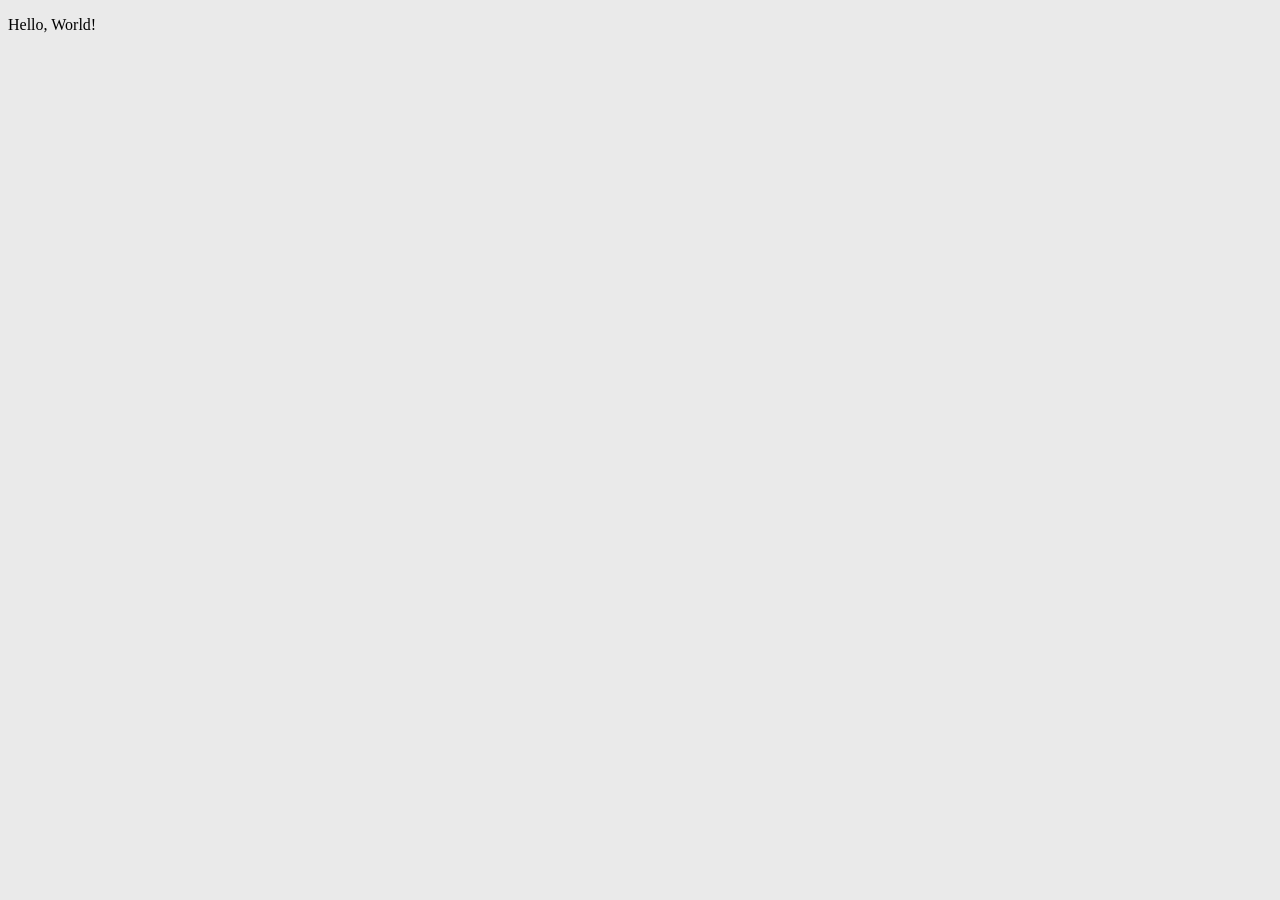
==== index.html @ 938f960b "first commit" ====
<!DOCTYPE html>
<html lang="en">
<head>
    <meta charset="UTF-8">
    <meta name="viewport" content="width=device-width, initial-scale=1.0">
    <title>Website</title>
    <link rel="stylesheet" href="/style.css">
</head>

<body>

    <p>
        Hello, World!
    </p>

</body>

</html>
---- style.css ----
body {
    background-color: rgb(234, 234, 234);
}
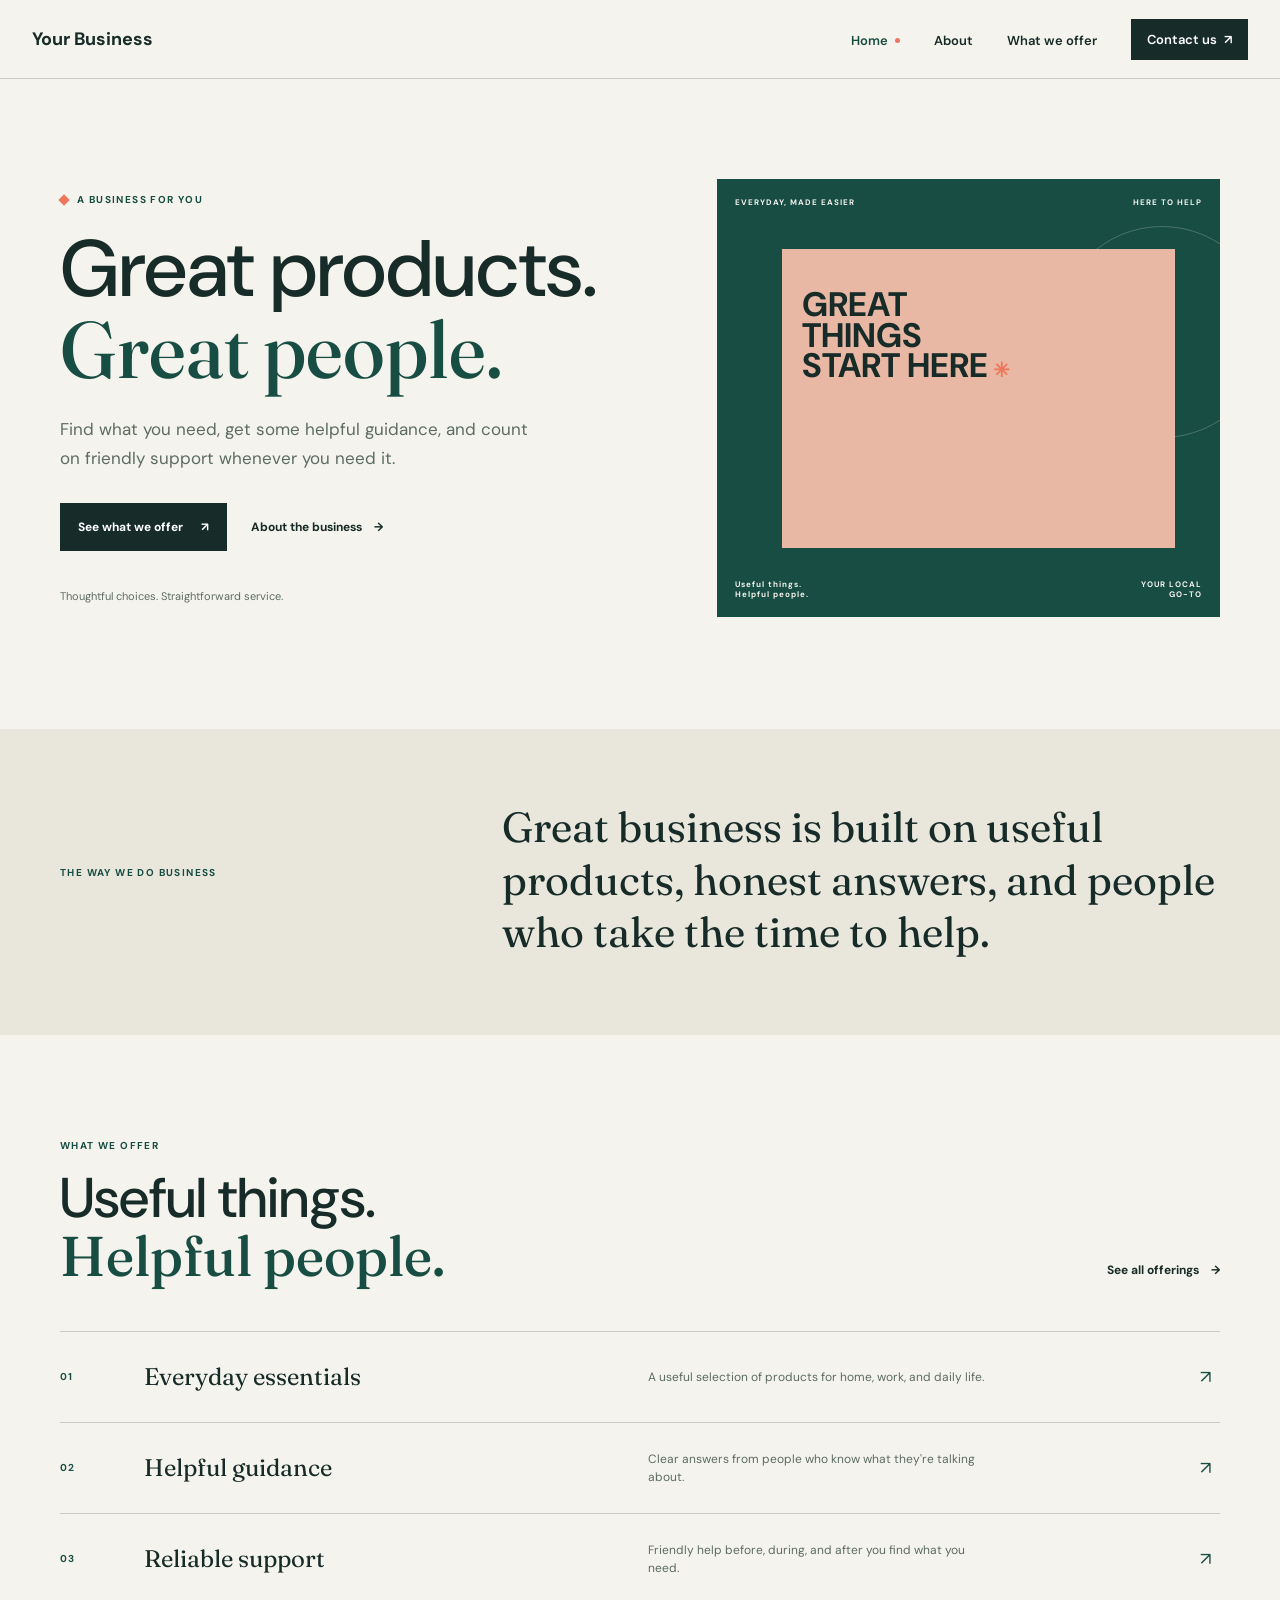
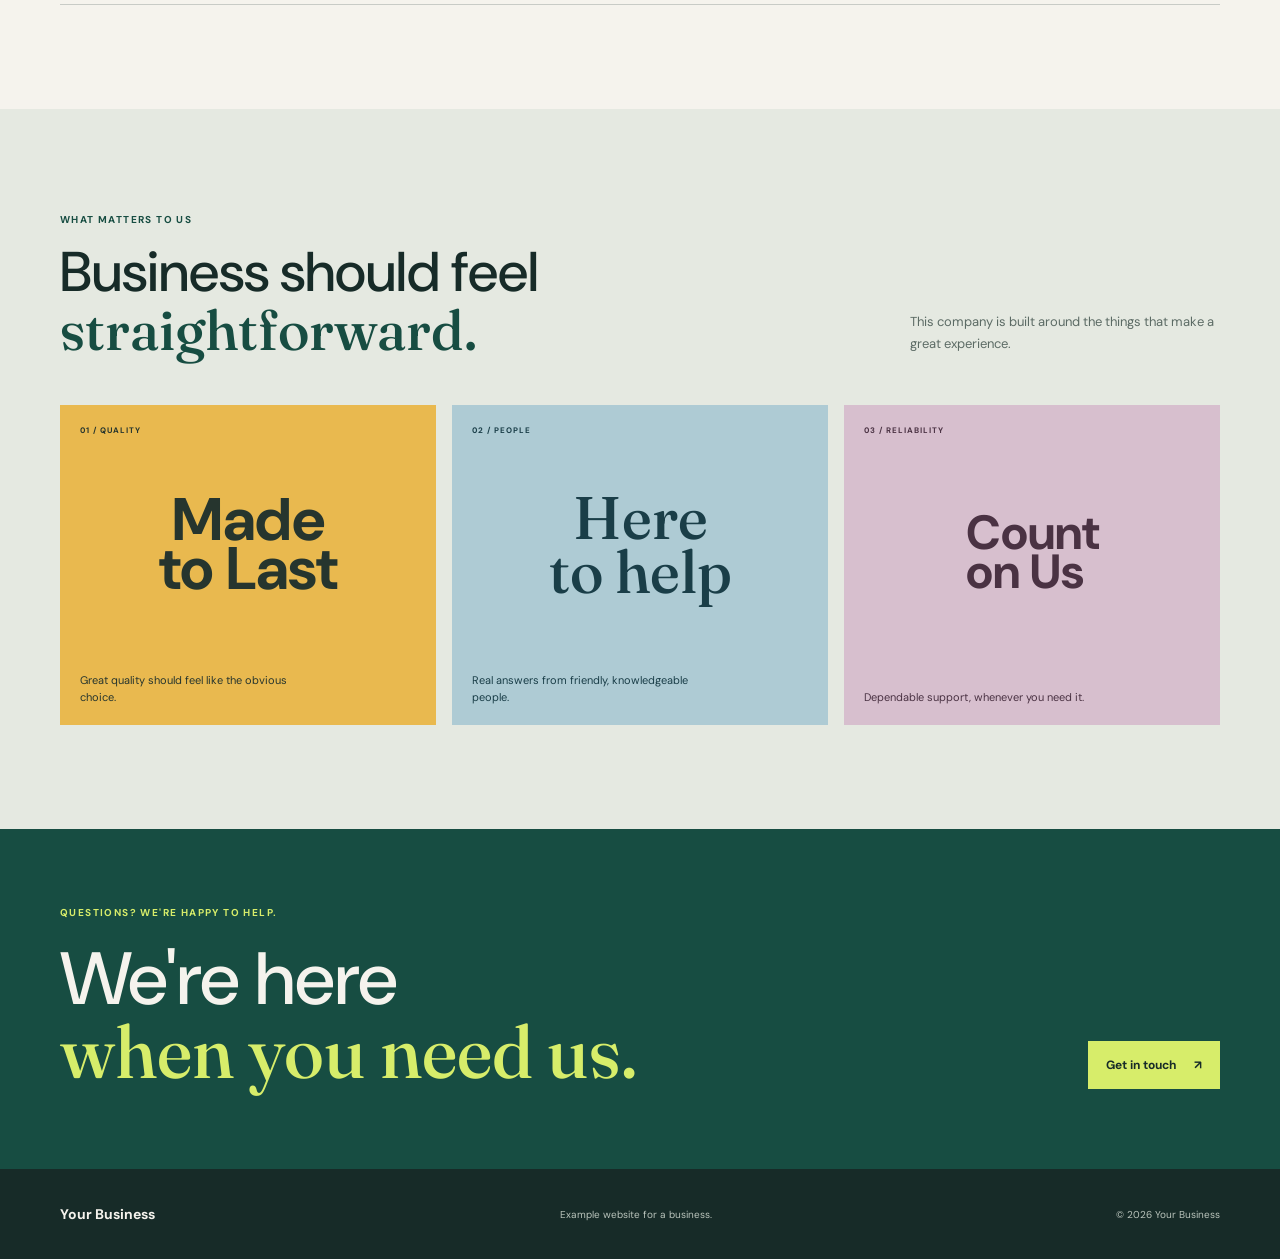
==== commit 39cf891e: "version 1.0" ====
--- a/index.html
+++ b/index.html
@@ -3,15 +3,116 @@
 <head>
     <meta charset="UTF-8">
     <meta name="viewport" content="width=device-width, initial-scale=1.0">
-    <title>Website</title>
-    <link rel="stylesheet" href="/style.css">
+    <meta name="description" content="A sample website for a fictional business, with example company information and offerings.">
+    <meta name="theme-color" content="#f5f3ed">
+    <title>Your Business</title>
+    <link rel="preconnect" href="https://fonts.googleapis.com">
+    <link rel="preconnect" href="https://fonts.gstatic.com" crossorigin>
+    <link href="https://fonts.googleapis.com/css2?family=DM+Sans:wght@400;500;600;700&family=Fraunces:opsz,wght@9..144,500;9..144,600&display=swap" rel="stylesheet">
+    <link rel="stylesheet" href="style.css">
+    <script src="script.js" defer></script>
 </head>
 
 <body>
 
-    <p>
-        Hello, World!
-    </p>
+    <header class="site-header">
+
+        <nav class="nav-shell" aria-label="Main navigation">
+            <a href="index.html" class="logo" aria-label="Your Business home">Your Business</a>
+            <button class="hamburger" id="hamburger-btn" aria-label="Open navigation" aria-expanded="false" aria-controls="nav-links"><span class="bar"></span><span class="bar"></span><span class="bar"></span></button>
+            <ul class="nav-links" id="nav-links">
+                <li><a href="index.html" aria-current="page">Home</a></li>
+                <li><a href="about.html">About</a></li>
+                <li><a href="service.html">What we offer</a></li>
+                <li><a class="nav-cta" href="schedule.html">Contact us<span aria-hidden="true">↗</span></a></li>
+            </ul>
+        </nav>
+
+    </header>
+
+    <main>
+
+        <section class="hero page-width">
+            <div class="hero-copy">
+                <p class="eyebrow"><span class="eyebrow-mark"></span> A business for you</p>
+                <h1>Great products.<br><span>Great people.</span></h1>
+                <p class="hero-intro">Find what you need, get some helpful guidance, and count on friendly support whenever you need it.</p>
+                <div class="button-row"><a class="button button-dark" href="service.html">See what we offer <span aria-hidden="true">↗</span></a><a class="text-link" href="about.html">About the business <span aria-hidden="true">→</span></a></div>
+                <p class="hero-note">Thoughtful choices. Straightforward service.</p>
+            </div>
+
+            <div class="hero-visual" aria-label="Example message from Your Business">
+                <div class="visual-topline"><span>EVERYDAY, MADE EASIER</span><span>HERE TO HELP</span></div>
+                <div class="visual-image"></div>
+                <div class="visual-stamp">GREAT<br>THINGS<br>START HERE<span>✳</span></div>
+                <div class="visual-caption"><span>Useful things.<br>Helpful people.</span><span>YOUR LOCAL<br>GO-TO</span></div>
+            </div>
+        </section>
+
+        <section class="intro-band">
+            <div class="page-width intro-inner">
+                <p class="eyebrow">The way we do business</p>
+                <p class="intro-statement">Great business is built on useful products, honest answers, and people who take the time to help.</p>
+            </div>
+        </section>
+
+        <section class="services-preview page-width section-space">
+            <div class="section-heading"><div><p class="eyebrow">What we offer</p><h2>Useful things.<br><span>Helpful people.</span></h2></div><a class="text-link" href="service.html">See all offerings <span aria-hidden="true">→</span></a></div>
+            <div class="service-list">
+                <a class="service-row" href="service.html#products"><span class="service-number">01</span><span class="service-name">Everyday essentials</span><span class="service-detail">A useful selection of products for home, work, and daily life.</span><span class="service-arrow" aria-hidden="true">↗</span></a>
+                <a class="service-row" href="service.html#guidance"><span class="service-number">02</span><span class="service-name">Helpful guidance</span><span class="service-detail">Clear answers from people who know what they're talking about.</span><span class="service-arrow" aria-hidden="true">↗</span></a>
+                <a class="service-row" href="service.html#support"><span class="service-number">03</span><span class="service-name">Reliable support</span><span class="service-detail">Friendly help before, during, and after you find what you need.</span><span class="service-arrow" aria-hidden="true">↗</span></a>
+            </div>
+        </section>
+
+        <section class="concept-work"><div class="page-width section-space">
+            <div class="section-heading">
+                <div>
+                    <p class="eyebrow">What matters to us</p>
+                    <h2>Business should feel<br><span>straightforward.</span></h2>
+                </div>
+                <p class="heading-aside">This company is built around the things that make a great experience.</p>
+            </div>
+
+            <div class="work-grid">
+                <article class="work-tile work-tile-citrus">
+                    <span class="work-type">01 / QUALITY</span>
+                    <div class="work-wordmark">Made<br>to Last</div>
+                    <p>Great quality should feel like the obvious choice.</p>
+                </article>
+
+                <article class="work-tile work-tile-blue">
+                    <span class="work-type">02 / PEOPLE</span>
+                    <div class="work-wordmark work-wordmark-serif">Here<br>to help</div>
+                    <p>Real answers from friendly, knowledgeable people.</p>
+                </article>
+
+                <article class="work-tile work-tile-lilac">
+                    <span class="work-type">03 / RELIABILITY</span>
+                    <div class="work-wordmark work-wordmark-small">Count<br>on Us</div>
+                    <p>Dependable support, whenever you need it.</p>
+                </article>
+            </div>
+        </div>
+        </section>
+
+        <section class="closing-cta page-width">
+            <p class="eyebrow">Questions? We're happy to help.</p>
+            <div class="closing-inner">
+                <h2>We're here<br><span>when you need us.</span></h2>
+                <a class="button button-light" href="schedule.html">Get in touch <span aria-hidden="true">↗</span></a>
+            </div>
+        </section>
+
+    </main>
+
+    <footer class="site-footer">
+        <div class="page-width footer-inner">
+            <a href="index.html" class="footer-brand">Your Business</a>
+            <p>Example website for a business.</p>
+            <span>© 2026 Your Business</span>
+        </div>
+    </footer>
 
 </body>
 
--- a/style.css
+++ b/style.css
@@ -1,3 +1,1194 @@
+:root {
+    --paper: #f5f3ed;
+    --paper-deep: #e9e6dc;
+    --ink: #172b28;
+    --muted: #5c6b65;
+    --green: #174d42;
+    --lime: #d7ed6a;
+    --coral: #ed775c;
+    --line: rgba(23, 43, 40, 0.2);
+    --sans: "DM Sans", "Trebuchet MS", sans-serif;
+    --serif: "Fraunces", Georgia, serif;
+}
+
+* {
+    box-sizing: border-box;
+}
+
+html {
+    scroll-behavior: smooth;
+}
+
 body {
-    background-color: rgb(234, 234, 234);
-}+    margin: 0;
+    background: var(--paper);
+    color: var(--ink);
+    font-family: var(--sans);
+    -webkit-font-smoothing: antialiased;
+}
+
+a {
+    color: inherit;
+}
+
+.page-width {
+    width: min(1160px, calc(100% - 64px));
+    margin-inline: auto;
+}
+
+.site-header {
+    position: sticky;
+    top: 0;
+    z-index: 20;
+    background: rgba(245, 243, 237, 0.94);
+    border-bottom: 1px solid var(--line);
+    backdrop-filter: blur(12px);
+}
+
+.nav-shell {
+    position: relative;
+    width: min(1320px, calc(100% - 64px));
+    min-height: 78px;
+    margin: 0 auto;
+    display: flex;
+    align-items: center;
+    justify-content: space-between;
+    gap: 32px;
+}
+
+.logo,
+.footer-brand {
+    display: inline-flex;
+    align-items: center;
+    gap: 10px;
+    color: var(--ink);
+    text-decoration: none;
+    font-size: 18px;
+    font-weight: 700;
+    white-space: nowrap;
+}
+
+.logo img {
+    width: 38px;
+    height: 38px;
+    object-fit: contain;
+}
+
+.logo em,
+.footer-brand em {
+    color: var(--green);
+    font-family: var(--serif);
+    font-weight: 500;
+}
+
+.nav-links {
+    display: flex;
+    align-items: center;
+    gap: 34px;
+    list-style: none;
+    padding: 0;
+    margin: 0;
+}
+
+.nav-links a {
+    display: inline-flex;
+    align-items: center;
+    gap: 7px;
+    color: var(--ink);
+    text-decoration: none;
+    font-size: 13px;
+    font-weight: 600;
+}
+
+.nav-links a:hover,
+.nav-links a[aria-current="page"]:not(.nav-cta) {
+    color: var(--green);
+}
+
+.nav-links a[aria-current="page"]:not(.nav-cta)::after {
+    content: "";
+    width: 5px;
+    height: 5px;
+    border-radius: 50%;
+    background: var(--coral);
+}
+
+.nav-links .nav-cta {
+    padding: 12px 16px;
+    background: var(--ink);
+    color: white;
+}
+
+.nav-links .nav-cta:hover {
+    background: var(--green);
+    color: white;
+}
+
+.hamburger {
+    display: none;
+}
+
+.hero {
+    min-height: 650px;
+    display: grid;
+    grid-template-columns: 1fr 0.86fr;
+    align-items: center;
+    gap: 72px;
+    padding-top: 70px;
+    padding-bottom: 82px;
+}
+
+.hero-copy {
+    animation: rise-in 650ms ease both;
+}
+
+.eyebrow {
+    display: flex;
+    align-items: center;
+    gap: 9px;
+    margin: 0 0 24px;
+    color: var(--green);
+    font-size: 10px;
+    font-weight: 700;
+    letter-spacing: 1.4px;
+    text-transform: uppercase;
+}
+
+.eyebrow-mark {
+    width: 8px;
+    height: 8px;
+    background: var(--coral);
+    transform: rotate(45deg);
+}
+
+h1,
+h2,
+h3,
+p {
+    margin-top: 0;
+}
+
+h1,
+h2 {
+    font-weight: 500;
+}
+
+.hero h1,
+.page-hero h1 {
+    max-width: 670px;
+    margin-bottom: 24px;
+    font-size: 80px;
+    line-height: 0.99;
+}
+
+h1 span,
+h2 span {
+    color: var(--green);
+    font-family: var(--serif);
+    font-weight: 500;
+}
+
+.hero-intro,
+.page-intro {
+    max-width: 490px;
+    margin-bottom: 30px;
+    color: var(--muted);
+    font-size: 17px;
+    line-height: 1.7;
+}
+
+.button-row {
+    display: flex;
+    align-items: center;
+    flex-wrap: wrap;
+    gap: 24px;
+}
+
+.button {
+    min-height: 48px;
+    display: inline-flex;
+    align-items: center;
+    justify-content: center;
+    gap: 18px;
+    padding: 0 18px;
+    text-decoration: none;
+    font-size: 12px;
+    font-weight: 700;
+    transition:
+        transform 160ms ease,
+        background-color 160ms ease;
+}
+
+.button:hover {
+    transform: translateY(-2px);
+}
+
+.button-dark {
+    background: var(--ink);
+    color: white;
+}
+
+.button-dark:hover {
+    background: var(--green);
+}
+
+.button-light {
+    background: var(--lime);
+    color: var(--ink);
+}
+
+.button-light:hover {
+    background: white;
+}
+
+.text-link {
+    display: inline-flex;
+    align-items: center;
+    gap: 12px;
+    color: var(--ink);
+    text-decoration: none;
+    font-size: 12px;
+    font-weight: 700;
+}
+
+.text-link span,
+.service-arrow {
+    transition: transform 160ms ease;
+}
+
+.text-link:hover span {
+    transform: translateX(4px);
+}
+
+.hero-note {
+    margin: 38px 0 0;
+    color: var(--muted);
+    font-size: 11px;
+}
+
+.hero-visual {
+    position: relative;
+    min-height: 438px;
+    padding: 18px;
+    overflow: hidden;
+    background: var(--green);
+    color: var(--paper);
+    animation: rise-in 750ms 100ms ease both;
+}
+
+.hero-visual::before {
+    position: absolute;
+    top: 47px;
+    right: -48px;
+    width: 210px;
+    height: 210px;
+    border: 1px solid rgba(245, 243, 237, 0.23);
+    border-radius: 50%;
+    content: "";
+}
+
+.visual-topline,
+.visual-caption {
+    position: relative;
+    z-index: 1;
+    display: flex;
+    justify-content: space-between;
+    font-size: 8px;
+    font-weight: 700;
+    letter-spacing: 1px;
+}
+
+.visual-image {
+    position: absolute;
+    top: 70px;
+    right: 9%;
+    bottom: 69px;
+    left: 13%;
+    display: grid;
+    place-items: center;
+    background: #e9b8a4;
+}
+
+.visual-image img {
+    width: min(55%, 220px);
+    height: auto;
+    max-height: 70%;
+    object-fit: contain;
+    mix-blend-mode: multiply;
+}
+
+.visual-stamp {
+    position: absolute;
+    top: 111px;
+    left: 17%;
+    color: var(--ink);
+    font-size: 34px;
+    font-weight: 700;
+    line-height: 0.9;
+}
+
+.visual-stamp span {
+    display: inline-block;
+    margin-left: 5px;
+    color: var(--coral);
+    font-size: 20px;
+}
+
+.visual-caption {
+    position: absolute;
+    right: 18px;
+    bottom: 18px;
+    left: 18px;
+    align-items: end;
+}
+
+.visual-caption span:last-child {
+    text-align: right;
+}
+
+.intro-band {
+    background: var(--paper-deep);
+}
+
+.intro-inner {
+    display: grid;
+    grid-template-columns: 0.7fr 1.3fr;
+    gap: 56px;
+    padding-top: 72px;
+    padding-bottom: 76px;
+}
+
+.intro-inner .eyebrow {
+    margin-top: 10px;
+}
+
+.intro-statement {
+    max-width: 760px;
+    margin: 0;
+    font-family: var(--serif);
+    font-size: 42px;
+    line-height: 1.25;
+}
+
+.section-space {
+    padding-top: 104px;
+    padding-bottom: 104px;
+}
+
+.section-heading {
+    display: flex;
+    align-items: end;
+    justify-content: space-between;
+    gap: 40px;
+    margin-bottom: 45px;
+}
+
+.section-heading .eyebrow {
+    margin-bottom: 17px;
+}
+
+.section-heading h2,
+.about-copy h2,
+.contact-copy h2 {
+    margin: 0;
+    font-size: 56px;
+    line-height: 1.04;
+}
+
+.section-heading > .text-link {
+    margin-bottom: 8px;
+}
+
+.heading-aside {
+    max-width: 310px;
+    margin: 0 0 5px;
+    color: var(--muted);
+    font-size: 13px;
+    line-height: 1.7;
+}
+
+.service-list {
+    border-top: 1px solid var(--line);
+}
+
+.service-row {
+    display: grid;
+    grid-template-columns: 64px 1fr 1.1fr 20px;
+    gap: 20px;
+    align-items: center;
+    min-height: 91px;
+    border-bottom: 1px solid var(--line);
+    text-decoration: none;
+}
+
+.service-number {
+    color: var(--green);
+    font-size: 10px;
+    font-weight: 700;
+    letter-spacing: 1px;
+}
+
+.service-name {
+    font-family: var(--serif);
+    font-size: 24px;
+}
+
+.service-detail {
+    max-width: 340px;
+    color: var(--muted);
+    font-size: 12px;
+    line-height: 1.5;
+}
+
+.service-arrow {
+    color: var(--green);
+    font-size: 18px;
+}
+
+.service-row:hover .service-arrow {
+    transform: translate(3px, -3px);
+}
+
+.concept-work {
+    background: #e5e9e1;
+}
+
+.work-grid {
+    display: grid;
+    grid-template-columns: repeat(3, 1fr);
+    gap: 16px;
+}
+
+.work-tile {
+    min-height: 320px;
+    display: flex;
+    flex-direction: column;
+    justify-content: space-between;
+    padding: 20px;
+}
+
+.work-tile-citrus {
+    background: #e9b94f;
+    color: #26352e;
+}
+
+.work-tile-blue {
+    background: #aecbd4;
+    color: #1a3e48;
+}
+
+.work-tile-lilac {
+    background: #d7bfce;
+    color: #4a3243;
+}
+
+.work-type {
+    font-size: 8px;
+    font-weight: 700;
+    letter-spacing: 1px;
+}
+
+.work-wordmark {
+    align-self: center;
+    font-size: 60px;
+    font-weight: 700;
+    line-height: 0.82;
+    text-align: center;
+}
+
+.work-wordmark span {
+    vertical-align: top;
+    font-size: 11px;
+}
+
+.work-wordmark-serif {
+    font-family: var(--serif);
+    font-weight: 500;
+    line-height: 0.9;
+}
+
+.work-wordmark-small {
+    font-size: 48px;
+    text-align: left;
+}
+
+.work-tile p {
+    max-width: 235px;
+    margin: 20px 0 0;
+    font-size: 11px;
+    line-height: 1.5;
+}
+
+.closing-cta {
+    width: 100%;
+    max-width: none;
+    padding: 77px max(calc((100% - 1160px) / 2), 32px) 80px;
+    background: var(--green);
+    color: var(--paper);
+}
+
+.closing-cta .eyebrow {
+    color: var(--lime);
+}
+
+.closing-inner {
+    display: flex;
+    align-items: end;
+    justify-content: space-between;
+    gap: 28px;
+}
+
+.closing-inner h2 {
+    margin: 0;
+    font-size: 74px;
+    line-height: 0.98;
+}
+
+.closing-inner h2 span {
+    color: var(--lime);
+}
+
+.site-footer {
+    background: var(--ink);
+    color: var(--paper);
+}
+
+.footer-inner {
+    min-height: 90px;
+    display: flex;
+    align-items: center;
+    justify-content: space-between;
+    gap: 24px;
+}
+
+.footer-brand {
+    color: var(--paper);
+    font-size: 14px;
+}
+
+.footer-brand em {
+    color: var(--lime);
+}
+
+.footer-inner p,
+.footer-inner > span {
+    margin: 0;
+    color: #bac4bc;
+    font-size: 10px;
+}
+
+.page-hero {
+    padding-top: 94px;
+    padding-bottom: 82px;
+}
+
+.page-hero h1 {
+    max-width: 850px;
+    margin-bottom: 26px;
+}
+
+.page-intro {
+    max-width: 590px;
+    margin-bottom: 0;
+}
+
+.about-feature {
+    background: var(--paper-deep);
+}
+
+.about-feature-inner {
+    display: grid;
+    grid-template-columns: 0.9fr 1fr;
+    gap: 95px;
+    align-items: center;
+    padding-top: 88px;
+    padding-bottom: 88px;
+}
+
+.about-mark {
+    position: relative;
+    min-height: 420px;
+    display: grid;
+    place-items: center;
+    background: #e9b8a4;
+}
+
+.about-mark-title {
+    color: var(--ink);
+    font-family: var(--serif);
+    font-size: 42px;
+    line-height: 0.95;
+    text-align: center;
+}
+
+.about-mark span {
+    position: absolute;
+    right: 15px;
+    bottom: 15px;
+    font-size: 8px;
+    font-weight: 700;
+    letter-spacing: 1px;
+    text-align: right;
+}
+
+.about-copy .eyebrow {
+    margin-bottom: 18px;
+}
+
+.about-copy h2 {
+    margin-bottom: 23px;
+}
+
+.about-copy > p:not(.eyebrow) {
+    color: var(--muted);
+    font-size: 13px;
+    line-height: 1.8;
+}
+
+.about-copy .text-link {
+    margin-top: 9px;
+}
+
+.process-grid {
+    display: grid;
+    grid-template-columns: repeat(3, 1fr);
+    border-top: 1px solid var(--line);
+}
+
+.process-grid article {
+    padding: 24px 28px 0 0;
+}
+
+.process-grid article + article {
+    padding-left: 28px;
+    border-left: 1px solid var(--line);
+}
+
+.process-grid h3 {
+    margin: 22px 0 11px;
+    font-family: var(--serif);
+    font-size: 22px;
+    font-weight: 500;
+}
+
+.process-grid p {
+    max-width: 300px;
+    margin: 0;
+    color: var(--muted);
+    font-size: 12px;
+    line-height: 1.7;
+}
+
+.offerings {
+    display: grid;
+    grid-template-columns: repeat(3, 1fr);
+    border-top: 1px solid var(--line);
+    border-bottom: 1px solid var(--line);
+}
+
+.offering {
+    padding: 25px 28px 35px 0;
+}
+
+.offering + .offering {
+    padding-left: 28px;
+    border-left: 1px solid var(--line);
+}
+
+.offering-featured {
+    background: var(--paper-deep);
+}
+
+.offering-top {
+    display: flex;
+    justify-content: space-between;
+    gap: 14px;
+}
+
+.offering-tag {
+    color: var(--muted);
+    font-size: 8px;
+    font-weight: 700;
+    letter-spacing: 1px;
+}
+
+.offering h2 {
+    margin: 50px 0 13px;
+    font-family: var(--serif);
+    font-size: 31px;
+    font-weight: 500;
+}
+
+.offering > p {
+    min-height: 72px;
+    margin-bottom: 21px;
+    color: var(--muted);
+    font-size: 12px;
+    line-height: 1.7;
+}
+
+.offering ul {
+    min-height: 112px;
+    margin: 0 0 27px;
+    padding: 0;
+    list-style: none;
+}
+
+.offering li {
+    position: relative;
+    margin: 0 0 10px;
+    padding-left: 15px;
+    font-size: 11px;
+    line-height: 1.45;
+}
+
+.offering li::before {
+    position: absolute;
+    left: 0;
+    color: var(--coral);
+    content: "+";
+    font-weight: 700;
+}
+
+.service-note {
+    display: grid;
+    grid-template-columns: 0.7fr 1.3fr auto;
+    align-items: center;
+    gap: 32px;
+    padding-top: 75px;
+    padding-bottom: 95px;
+}
+
+.service-note .eyebrow {
+    margin: 0;
+}
+
+.service-note > p:not(.eyebrow) {
+    max-width: 480px;
+    margin: 0;
+    font-family: var(--serif);
+    font-size: 22px;
+    line-height: 1.4;
+}
+
+.contact-hero {
+    padding-bottom: 52px;
+}
+
+.contact-section {
+    display: grid;
+    grid-template-columns: 0.68fr 1.32fr;
+    gap: 50px;
+    align-items: start;
+    padding-bottom: 95px;
+}
+
+.contact-copy {
+    padding-top: 25px;
+}
+
+.contact-copy .eyebrow {
+    margin-bottom: 18px;
+}
+
+.contact-copy h2 {
+    margin-bottom: 20px;
+}
+
+.contact-copy > p:not(.eyebrow) {
+    max-width: 350px;
+    color: var(--muted);
+    font-size: 13px;
+    line-height: 1.75;
+}
+
+.contact-copy .contact-note {
+    margin-top: 38px;
+    padding-top: 16px;
+    border-top: 1px solid var(--line);
+    font-size: 10px;
+}
+
+.contact-details {
+    display: grid;
+    grid-template-columns: repeat(2, minmax(0, 1fr));
+    column-gap: 28px;
+    border-top: 1px solid var(--line);
+}
+
+.contact-details > div {
+    padding: 20px 0;
+    border-bottom: 1px solid var(--line);
+}
+
+.contact-label {
+    display: block;
+    margin-bottom: 10px;
+    color: var(--green);
+    font-size: 9px;
+    font-weight: 700;
+    letter-spacing: 1px;
+}
+
+.contact-details a,
+.contact-details p {
+    margin: 0;
+    font-size: 14px;
+    line-height: 1.6;
+}
+
+.contact-details a {
+    text-decoration-thickness: 1px;
+    text-underline-offset: 3px;
+}
+
+@keyframes rise-in {
+    from {
+        opacity: 0;
+        transform: translateY(14px);
+    }
+    to {
+        opacity: 1;
+        transform: translateY(0);
+    }
+}
+
+@media (max-width: 820px) {
+    .page-width,
+    .nav-shell {
+        width: min(100% - 40px, 650px);
+    }
+    .hero {
+        min-height: 0;
+        grid-template-columns: 1fr 0.8fr;
+        gap: 30px;
+        padding-top: 64px;
+        padding-bottom: 70px;
+    }
+    .hero h1,
+    .page-hero h1 {
+        font-size: 60px;
+    }
+    .intro-statement {
+        font-size: 36px;
+    }
+    .section-heading h2,
+    .about-copy h2,
+    .contact-copy h2 {
+        font-size: 48px;
+    }
+    .closing-inner h2 {
+        font-size: 64px;
+    }
+    .hero-visual {
+        min-height: 350px;
+    }
+    .intro-inner {
+        gap: 30px;
+    }
+    .about-feature-inner {
+        gap: 45px;
+    }
+    .about-mark {
+        min-height: 350px;
+    }
+    .offering {
+        padding-right: 18px;
+    }
+    .offering + .offering {
+        padding-left: 18px;
+    }
+    .offering h2 {
+        font-size: 27px;
+    }
+    .service-note {
+        grid-template-columns: 1fr 1.4fr;
+    }
+    .service-note .button {
+        grid-column: 2;
+        justify-self: start;
+    }
+    .contact-section {
+        grid-template-columns: 0.75fr 1.25fr;
+        gap: 25px;
+    }
+}
+
+@media (max-width: 600px) {
+    .page-width,
+    .nav-shell {
+        width: calc(100% - 40px);
+    }
+    .nav-shell {
+        min-height: 68px;
+    }
+    .logo {
+        font-size: 16px;
+    }
+    .logo img {
+        width: 33px;
+        height: 33px;
+    }
+    .hamburger {
+        width: 42px;
+        height: 42px;
+        display: flex;
+        flex-direction: column;
+        align-items: center;
+        justify-content: center;
+        gap: 5px;
+        padding: 0;
+        border: 1px solid var(--line);
+        background: transparent;
+        cursor: pointer;
+    }
+    .hamburger .bar {
+        width: 17px;
+        height: 2px;
+        background: var(--ink);
+        transition:
+            transform 160ms ease,
+            opacity 160ms ease;
+    }
+    .hamburger.active .bar:first-child {
+        transform: translateY(7px) rotate(45deg);
+    }
+    .hamburger.active .bar:nth-child(2) {
+        opacity: 0;
+    }
+    .hamburger.active .bar:last-child {
+        transform: translateY(-7px) rotate(-45deg);
+    }
+    .nav-links {
+        position: absolute;
+        top: 100%;
+        right: 0;
+        left: 0;
+        display: none;
+        flex-direction: column;
+        align-items: stretch;
+        gap: 0;
+        padding: 7px 20px 20px;
+        background: var(--paper);
+        border-bottom: 1px solid var(--line);
+    }
+    .nav-links.active {
+        display: flex;
+    }
+    .nav-links li {
+        border-bottom: 1px solid var(--line);
+    }
+    .nav-links a {
+        width: 100%;
+        min-height: 48px;
+    }
+    .nav-links .nav-cta {
+        justify-content: center;
+        margin-top: 14px;
+    }
+    .hero {
+        grid-template-columns: 1fr;
+        gap: 42px;
+        padding-top: 60px;
+        padding-bottom: 55px;
+    }
+    .hero h1,
+    .page-hero h1 {
+        font-size: 50px;
+    }
+    .hero-intro,
+    .page-intro {
+        font-size: 15px;
+    }
+    .hero-visual {
+        min-height: 365px;
+    }
+    .visual-image {
+        top: 63px;
+        right: 8%;
+        bottom: 62px;
+        left: 12%;
+    }
+    .visual-stamp {
+        top: 103px;
+        font-size: 29px;
+    }
+    .intro-inner {
+        grid-template-columns: 1fr;
+        gap: 8px;
+        padding-top: 48px;
+        padding-bottom: 52px;
+    }
+    .intro-inner .eyebrow {
+        margin: 0;
+    }
+    .intro-statement {
+        font-size: 30px;
+    }
+    .section-space {
+        padding-top: 68px;
+        padding-bottom: 68px;
+    }
+    .section-heading {
+        align-items: start;
+        flex-direction: column;
+        gap: 19px;
+        margin-bottom: 31px;
+    }
+    .section-heading h2,
+    .about-copy h2,
+    .contact-copy h2 {
+        font-size: 43px;
+    }
+    .heading-aside {
+        max-width: 100%;
+    }
+    .service-row {
+        grid-template-columns: 36px 1fr 18px;
+        gap: 9px;
+        min-height: 80px;
+    }
+    .service-name {
+        font-size: 21px;
+    }
+    .service-detail {
+        grid-column: 2;
+        grid-row: 2;
+        padding-bottom: 13px;
+        font-size: 11px;
+    }
+    .service-arrow {
+        grid-column: 3;
+        grid-row: 1;
+    }
+    .service-number {
+        align-self: start;
+        padding-top: 7px;
+    }
+    .work-grid {
+        grid-template-columns: 1fr;
+        gap: 12px;
+    }
+    .work-tile {
+        min-height: 275px;
+    }
+    .work-wordmark {
+        font-size: 62px;
+    }
+    .work-wordmark-small {
+        font-size: 49px;
+    }
+    .closing-cta {
+        width: 100%;
+        padding: 52px 20px 55px;
+    }
+    .closing-inner {
+        align-items: start;
+        flex-direction: column;
+        gap: 27px;
+    }
+    .closing-inner h2 {
+        font-size: 55px;
+    }
+    .footer-inner {
+        min-height: 0;
+        align-items: start;
+        flex-direction: column;
+        gap: 10px;
+        padding-top: 24px;
+        padding-bottom: 24px;
+    }
+    .footer-inner p {
+        margin-top: 4px;
+    }
+    .page-hero {
+        padding-top: 67px;
+        padding-bottom: 52px;
+    }
+    .about-feature-inner {
+        grid-template-columns: 1fr;
+        gap: 36px;
+        padding-top: 46px;
+        padding-bottom: 52px;
+    }
+    .about-mark {
+        min-height: 300px;
+    }
+    .process-grid {
+        grid-template-columns: 1fr;
+    }
+    .process-grid article,
+    .process-grid article + article {
+        padding: 22px 0;
+        border-left: 0;
+    }
+    .process-grid article + article {
+        border-top: 1px solid var(--line);
+    }
+    .process-grid h3 {
+        margin-top: 14px;
+    }
+    .offerings {
+        grid-template-columns: 1fr;
+    }
+    .offering,
+    .offering + .offering {
+        padding: 24px 0 31px;
+        border-left: 0;
+    }
+    .offering + .offering {
+        border-top: 1px solid var(--line);
+    }
+    .offering-featured {
+        padding-right: 16px !important;
+        padding-left: 16px !important;
+    }
+    .offering h2 {
+        margin-top: 31px;
+        font-size: 31px;
+    }
+    .offering > p,
+    .offering ul {
+        min-height: 0;
+    }
+    .service-note {
+        grid-template-columns: 1fr;
+        gap: 17px;
+        padding-top: 50px;
+        padding-bottom: 62px;
+    }
+    .service-note .button {
+        grid-column: auto;
+    }
+    .service-note > p:not(.eyebrow) {
+        font-size: 21px;
+    }
+    .contact-hero {
+        padding-bottom: 30px;
+    }
+    .contact-section {
+        grid-template-columns: 1fr;
+        gap: 15px;
+        padding-bottom: 60px;
+    }
+    .contact-copy {
+        padding-top: 0;
+    }
+    .contact-copy .contact-note {
+        margin-top: 20px;
+    }
+    .contact-details {
+        grid-template-columns: 1fr;
+    }
+}
+
+@media (prefers-reduced-motion: reduce) {
+    *,
+    *::before,
+    *::after {
+        scroll-behavior: auto !important;
+        animation-duration: 0.01ms !important;
+        animation-iteration-count: 1 !important;
+        transition-duration: 0.01ms !important;
+    }
+}
